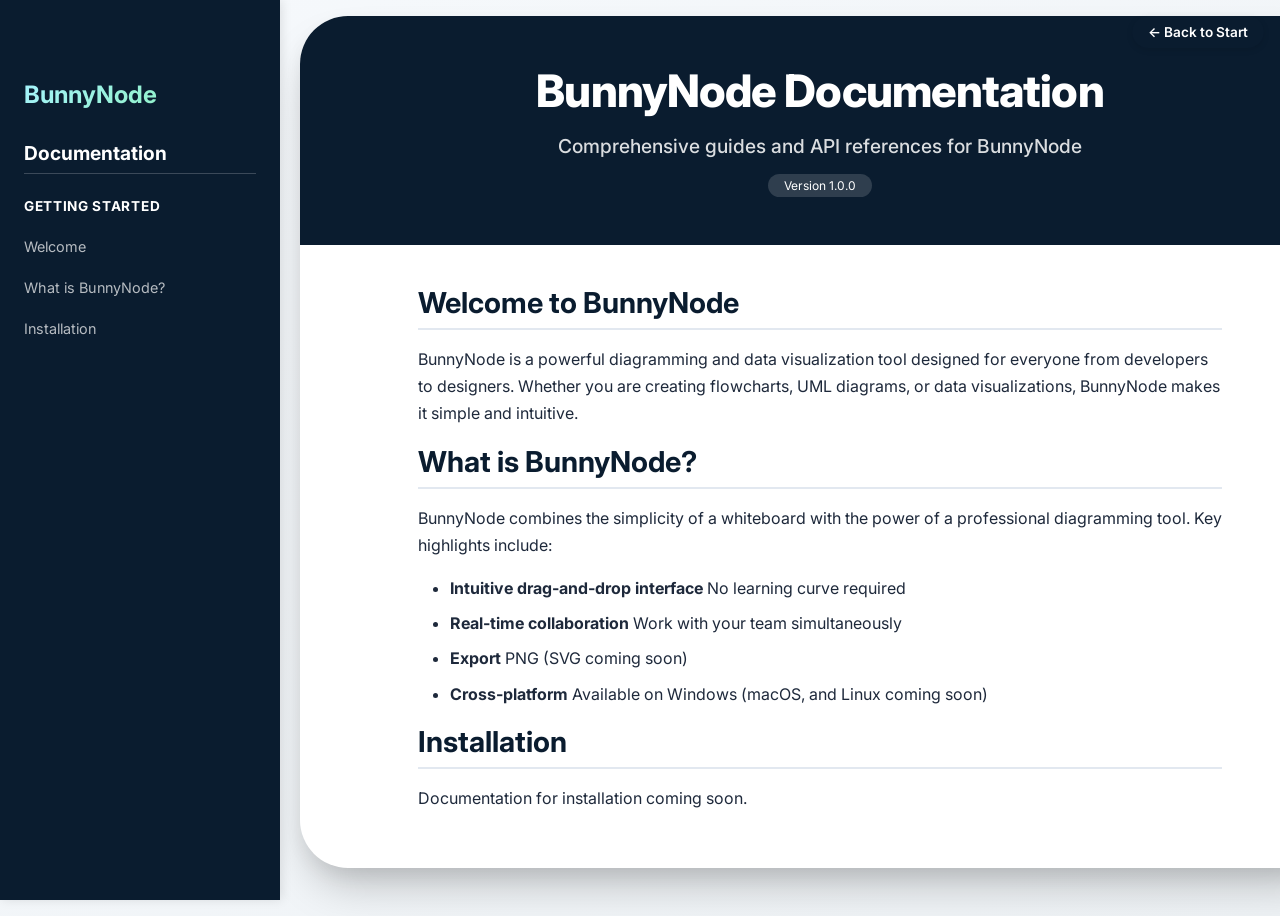
==== templates/docs/index.html @ 88a9f777 "docs upgrade + new file" ====
<!DOCTYPE html>
<html lang="en">
<head>
  <meta charset="UTF-8">
  <meta name="viewport" content="width=device-width, initial-scale=1.0, user-scalable=yes">
  <title>BunnyNode Documentation</title>
  <link rel="icon" type="image/png" sizes="32x32" href="/static/favicon.png">
  <link href="https://fonts.googleapis.com/css2?family=Inter:opsz,wght@14..32,400;14..32,500;14..32,600;14..32,700&display=swap" rel="stylesheet">
  <style>
    * {
      margin: 0;
      padding: 0;
      box-sizing: border-box;
    }

    body {
      background: linear-gradient(145deg, #f6f9fc 0%, #eef2f5 100%);
      font-family: 'Inter', -apple-system, BlinkMacSystemFont, 'Segoe UI', Roboto, Helvetica, sans-serif;
      min-height: 100vh;
      padding: 0;
    }

    .back-button {
      background: #0a1c2f;
      color: white;
      text-decoration: none;
      font-weight: 600;
      font-size: 0.85rem;
      padding: 0.5rem 1rem;
      border-radius: 9999px;
      transition: all 0.2s ease;
      border: none;
      cursor: pointer;
      box-shadow: 0 2px 6px rgba(0, 0, 0, 0.1);
      position: fixed;
      top: 1rem;
      right: 1rem;
      z-index: 1002;
    }

    .back-button:hover {
      background: #123d5e;
      transform: scale(1.05);
      box-shadow: 0 8px 18px -6px rgba(0, 0, 0, 0.2);
    }

    .sidebar {
      position: fixed;
      left: 0;
      top: 0;
      width: 280px;
      height: 100vh;
      background: #0a1c2f;
      color: white;
      padding: 5rem 1.5rem 2rem 1.5rem;
      overflow-y: auto;
      z-index: 1000;
      box-shadow: 2px 0 10px rgba(0, 0, 0, 0.1);
    }

    .sidebar h3 {
      font-size: 1.2rem;
      margin-bottom: 0.5rem;
      padding-bottom: 0.5rem;
      border-bottom: 1px solid rgba(255,255,255,0.2);
    }

    .sidebar .logo {
      font-size: 1.5rem;
      font-weight: 700;
      margin-bottom: 2rem;
      background: linear-gradient(135deg, #a5f3fc 0%, #86efac 100%);
      -webkit-background-clip: text;
      -webkit-text-fill-color: transparent;
      background-clip: text;
    }

    .sidebar ul {
      list-style: none;
      margin-top: 1rem;
    }

    .sidebar li {
      margin-bottom: 0.5rem;
    }

    .sidebar a {
      color: rgba(255,255,255,0.7);
      text-decoration: none;
      transition: color 0.2s;
      display: block;
      padding: 0.5rem 0;
      font-size: 0.9rem;
    }

    .sidebar a:hover {
      color: #a5f3fc;
    }

    .sidebar .section-title {
      font-weight: 700;
      color: white;
      margin-top: 1.5rem;
      margin-bottom: 0.5rem;
      font-size: 0.85rem;
      text-transform: uppercase;
      letter-spacing: 0.05em;
    }

    .doc-card {
      max-width: 1040px;
      width: 100%;
      background: #ffffff;
      border-radius: 3rem;
      box-shadow: 0 25px 45px -12px rgba(0, 0, 0, 0.25), 0 8px 18px rgba(0, 0, 0, 0.05);
      overflow: hidden;
      transition: all 0.2s ease;
      margin: 1rem;
      margin-left: 300px;
    }

    .doc-header {
      background: #0a1c2f;
      padding: 3rem 2rem;
      text-align: center;
      color: white;
    }

    .doc-header h1 {
      font-size: 2.8rem;
      font-weight: 800;
      letter-spacing: -0.02em;
      margin-bottom: 1rem;
    }

    .doc-header .tagline {
      font-size: 1.2rem;
      opacity: 0.85;
      font-weight: 500;
      max-width: 600px;
      margin: 0 auto;
    }

    .doc-header .version {
      display: inline-block;
      background: rgba(255,255,255,0.15);
      border-radius: 100px;
      padding: 0.25rem 1rem;
      font-size: 0.75rem;
      margin-top: 1rem;
    }

    .doc-content {
      padding: 2.5rem 3rem;
      color: #1e293b;
      max-width: 900px;
      margin: 0 auto;
    }

    .doc-content h2 {
      font-size: 1.8rem;
      font-weight: 700;
      margin-top: 2.5rem;
      margin-bottom: 1rem;
      color: #0a1c2f;
      border-bottom: 2px solid #e2e8f0;
      padding-bottom: 0.5rem;
    }

    .doc-content h2:first-of-type {
      margin-top: 0;
    }

    .doc-content h3 {
      font-size: 1.3rem;
      font-weight: 600;
      margin-top: 1.5rem;
      margin-bottom: 0.75rem;
      color: #1e293b;
    }

    .doc-content p {
      line-height: 1.7;
      margin-bottom: 1rem;
      font-size: 1rem;
    }

    .doc-content a {
      color: #3b82f6;
      text-decoration: none;
    }

    .doc-content a:hover {
      text-decoration: underline;
    }

    .doc-content ul {
      margin: 1rem 0 1rem 2rem;
      line-height: 1.7;
    }

    .doc-content li {
      margin-bottom: 0.5rem;
    }

    .callout {
      background: #f0f9ff;
      border-left: 4px solid #3b82f6;
      padding: 1rem;
      margin: 1rem 0;
      border-radius: 0.5rem;
    }

    @media (max-width: 768px) {
      .sidebar {
        transform: translateX(-100%);
        transition: transform 0.3s ease;
      }
      
      .sidebar.open {
        transform: translateX(0);
      }
      
      .doc-card {
        margin-left: 1rem;
      }
      
      .menu-toggle {
        display: flex;
        position: fixed;
        top: 1rem;
        left: 1rem;
        background: #0a1c2f;
        color: white;
        border: none;
        width: 40px;
        height: 40px;
        border-radius: 8px;
        cursor: pointer;
        z-index: 1001;
        align-items: center;
        justify-content: center;
        font-size: 1.5rem;
      }
    }

    @media (min-width: 769px) {
      .menu-toggle {
        display: none;
      }
    }
  </style>
</head>
<body>
  <button class="menu-toggle" onclick="document.querySelector('.sidebar').classList.toggle('open')">☰</button>
  <a href="/" class="back-button">← Back to Start</a>

  <div class="sidebar">
    <div class="logo">BunnyNode</div>
    <h3>Documentation</h3>
    
    <div class="section-title">Getting Started</div>
    <ul>
      <li><a href="#welcome">Welcome</a></li>
      <li><a href="#what-is-bunnynode">What is BunnyNode?</a></li>
      <li><a href="#installation">Installation</a></li>
    </ul>
  </div>

  <div class="doc-card">
    <div class="doc-header">
      <h1>BunnyNode Documentation</h1>
      <div class="tagline">Comprehensive guides and API references for BunnyNode</div>
      <div class="version">Version 1.0.0</div>
    </div>
    
    <div class="doc-content">
      <section id="welcome">
        <h2>Welcome to BunnyNode</h2>
        <p>BunnyNode is a powerful diagramming and data visualization tool designed for everyone from developers to designers. Whether you are creating flowcharts, UML diagrams, or data visualizations, BunnyNode makes it simple and intuitive.</p>
      </section>

      <section id="what-is-bunnynode">
        <h2>What is BunnyNode?</h2>
        <p>BunnyNode combines the simplicity of a whiteboard with the power of a professional diagramming tool. Key highlights include:</p>
        <ul>
          <li><strong>Intuitive drag-and-drop interface</strong> No learning curve required</li>
          <li><strong>Real-time collaboration</strong> Work with your team simultaneously</li>
          <li><strong>Export</strong> PNG (SVG coming soon)</li>
          <li><strong>Cross-platform</strong> Available on Windows (macOS, and Linux coming soon)</li>
        </ul>
      </section>

      <section id="installation">
        <h2>Installation</h2>
        <p>Documentation for installation coming soon.</p>
      </section>
    </div>
  </div>

  <script>
    document.querySelectorAll('.sidebar a').forEach(link => {
      link.addEventListener('click', (e) => {
        const href = link.getAttribute('href');
        if (href && href.startsWith('#')) {
          e.preventDefault();
          const targetId = href.substring(1);
          const targetElement = document.getElementById(targetId);
          if (targetElement) {
            targetElement.scrollIntoView({ behavior: 'smooth' });
            if (window.innerWidth <= 768) {
              document.querySelector('.sidebar').classList.remove('open');
            }
          }
        }
      });
    });
  </script>
</body>
</html>
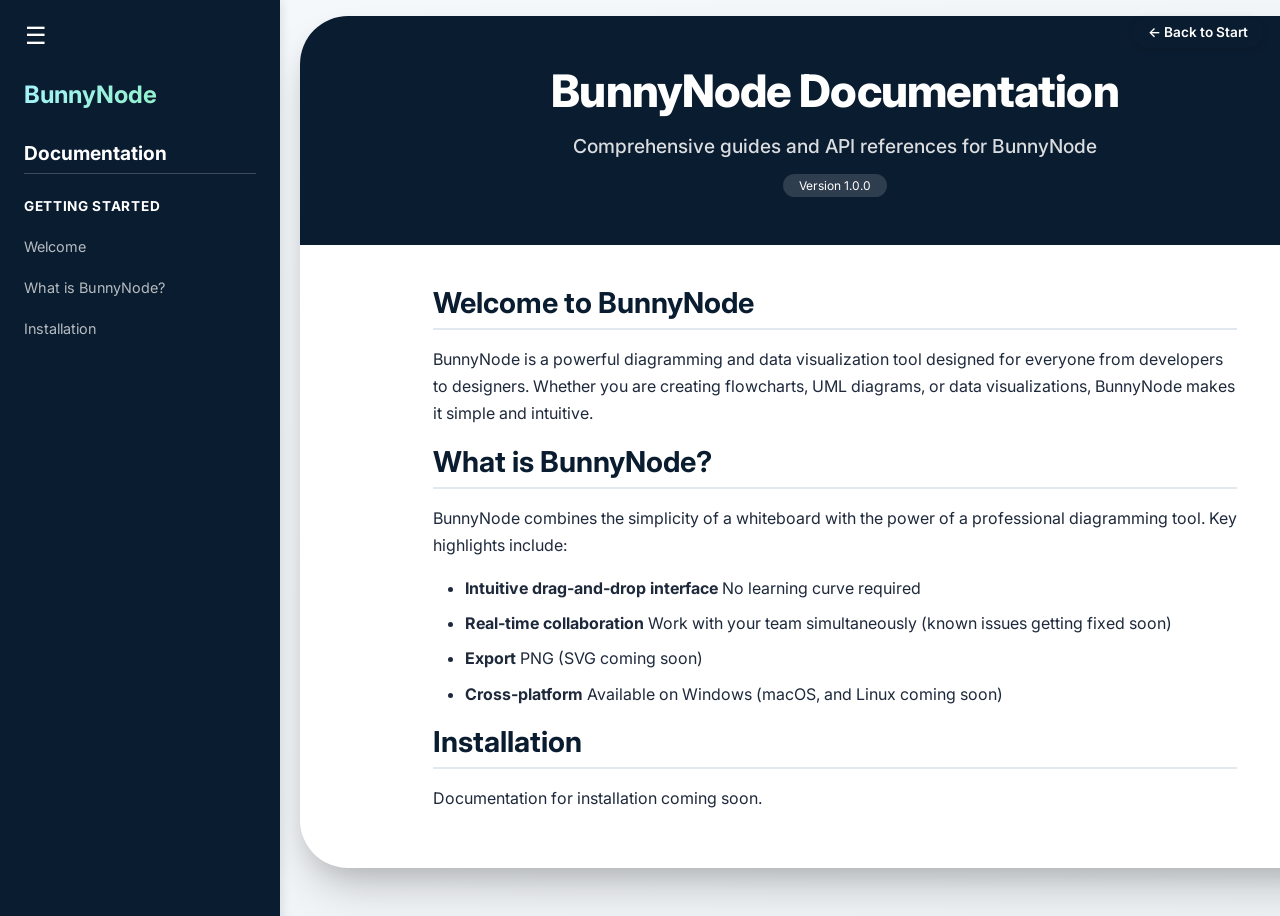
==== commit d39bd1ea: "sidebar upgrade" ====
--- a/templates/docs/index.html
+++ b/templates/docs/index.html
@@ -211,42 +211,87 @@
       border-radius: 0.5rem;
     }
 
+  .menu-toggle {
+      display: flex;
+      position: fixed;
+      top: 1rem;
+      left: 1rem;
+      background: #0a1c2f;
+      color: white;
+      border: none;
+      width: 40px;
+      height: 40px;
+      border-radius: 8px;
+      cursor: pointer;
+      z-index: 1001;
+      align-items: center;
+      justify-content: center;
+      font-size: 1.5rem;
+    }
+
+    .menu-toggle:hover {
+      background: #123d5e;
+      transform: scale(1.05);
+    }
+
+    .sidebar {
+      position: fixed;
+      left: 0;
+      top: 0;
+      width: 280px;
+      height: 150vh;
+      background: #0a1c2f;
+      color: white;
+      padding: 5rem 1.5rem 2rem 1.5rem;
+      overflow-y: auto;
+      z-index: 1000;
+      box-shadow: 2px 0 10px rgba(0, 0, 0, 0.1);
+      transition: transform 0.3s ease;
+    }
+
+    .sidebar.open {
+      transform: translateX(-100%);
+    }
+
+    .menu-toggle {
+      display: flex;
+      position: fixed;
+      top: 1rem;
+      left: 1rem;
+      background: #0a1c2f;
+      color: white;
+      border: none;
+      width: 40px;
+      height: 40px;
+      border-radius: 8px;
+      cursor: pointer;
+      z-index: 1001;
+      align-items: center;
+      justify-content: center;
+      font-size: 1.5rem;
+    }
+
+    .doc-card {
+      max-width: 1070px;
+      width: 100%;
+      background: #ffffff;
+      border-radius: 3rem;
+      box-shadow: 0 25px 45px -12px rgba(0, 0, 0, 0.25), 0 8px 18px rgba(0, 0, 0, 0.05);
+      overflow: hidden;
+      transition: all 0.2s ease;
+      margin: 1rem;
+    }
+
+    @media (min-width: 769px) {
+      .doc-card {
+        margin-left: 300px;
+        margin-right: 300px;
+      }
+    }
+
     @media (max-width: 768px) {
-      .sidebar {
-        transform: translateX(-100%);
-        transition: transform 0.3s ease;
-      }
-      
-      .sidebar.open {
-        transform: translateX(0);
-      }
-      
       .doc-card {
         margin-left: 1rem;
-      }
-      
-      .menu-toggle {
-        display: flex;
-        position: fixed;
-        top: 1rem;
-        left: 1rem;
-        background: #0a1c2f;
-        color: white;
-        border: none;
-        width: 40px;
-        height: 40px;
-        border-radius: 8px;
-        cursor: pointer;
-        z-index: 1001;
-        align-items: center;
-        justify-content: center;
-        font-size: 1.5rem;
-      }
-    }
-
-    @media (min-width: 769px) {
-      .menu-toggle {
-        display: none;
       }
     }
   </style>
@@ -285,7 +330,7 @@
         <p>BunnyNode combines the simplicity of a whiteboard with the power of a professional diagramming tool. Key highlights include:</p>
         <ul>
           <li><strong>Intuitive drag-and-drop interface</strong> No learning curve required</li>
-          <li><strong>Real-time collaboration</strong> Work with your team simultaneously</li>
+          <li><strong>Real-time collaboration</strong> Work with your team simultaneously (known issues getting fixed soon)</li>
           <li><strong>Export</strong> PNG (SVG coming soon)</li>
           <li><strong>Cross-platform</strong> Available on Windows (macOS, and Linux coming soon)</li>
         </ul>
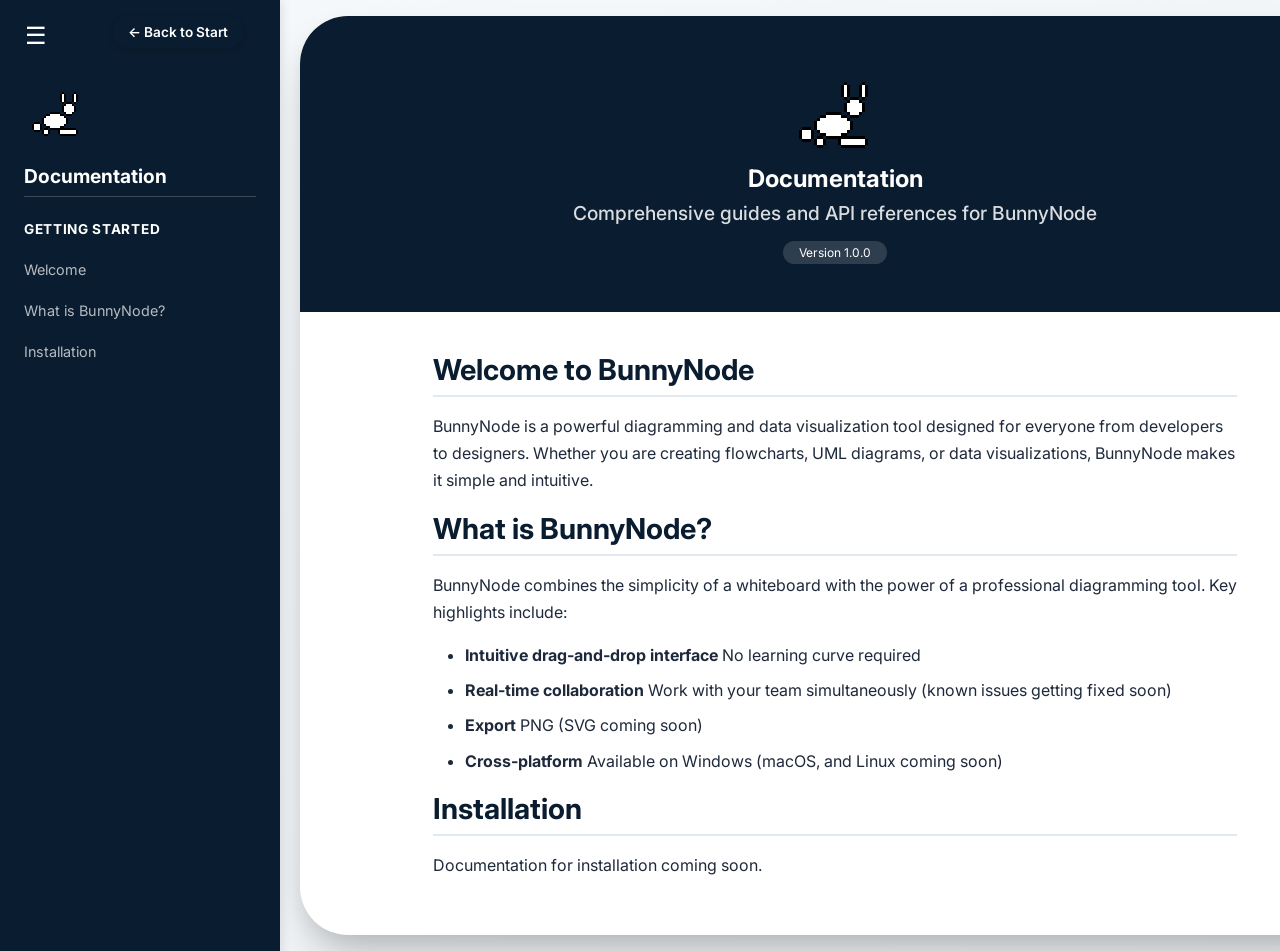
==== commit 1cb08faa: "logo update" ====
--- a/templates/docs/index.html
+++ b/templates/docs/index.html
@@ -34,7 +34,7 @@
       box-shadow: 0 2px 6px rgba(0, 0, 0, 0.1);
       position: fixed;
       top: 1rem;
-      right: 1rem;
+      left: 7rem;
       z-index: 1002;
     }
 
@@ -301,7 +301,7 @@
   <a href="/" class="back-button">← Back to Start</a>
 
   <div class="sidebar">
-    <div class="logo">BunnyNode</div>
+    <img src="/static/favicon.png" alt="BunnyNode Logo" style="width: 64px; height: 64px; margin-bottom: 1rem;">
     <h3>Documentation</h3>
     
     <div class="section-title">Getting Started</div>
@@ -314,7 +314,8 @@
 
   <div class="doc-card">
     <div class="doc-header">
-      <h1>BunnyNode Documentation</h1>
+      <img src="/static/favicon.png" alt="BunnyNode Logo">
+      <h2 style="margin-bottom: 0.5rem;">Documentation</h2>
       <div class="tagline">Comprehensive guides and API references for BunnyNode</div>
       <div class="version">Version 1.0.0</div>
     </div>
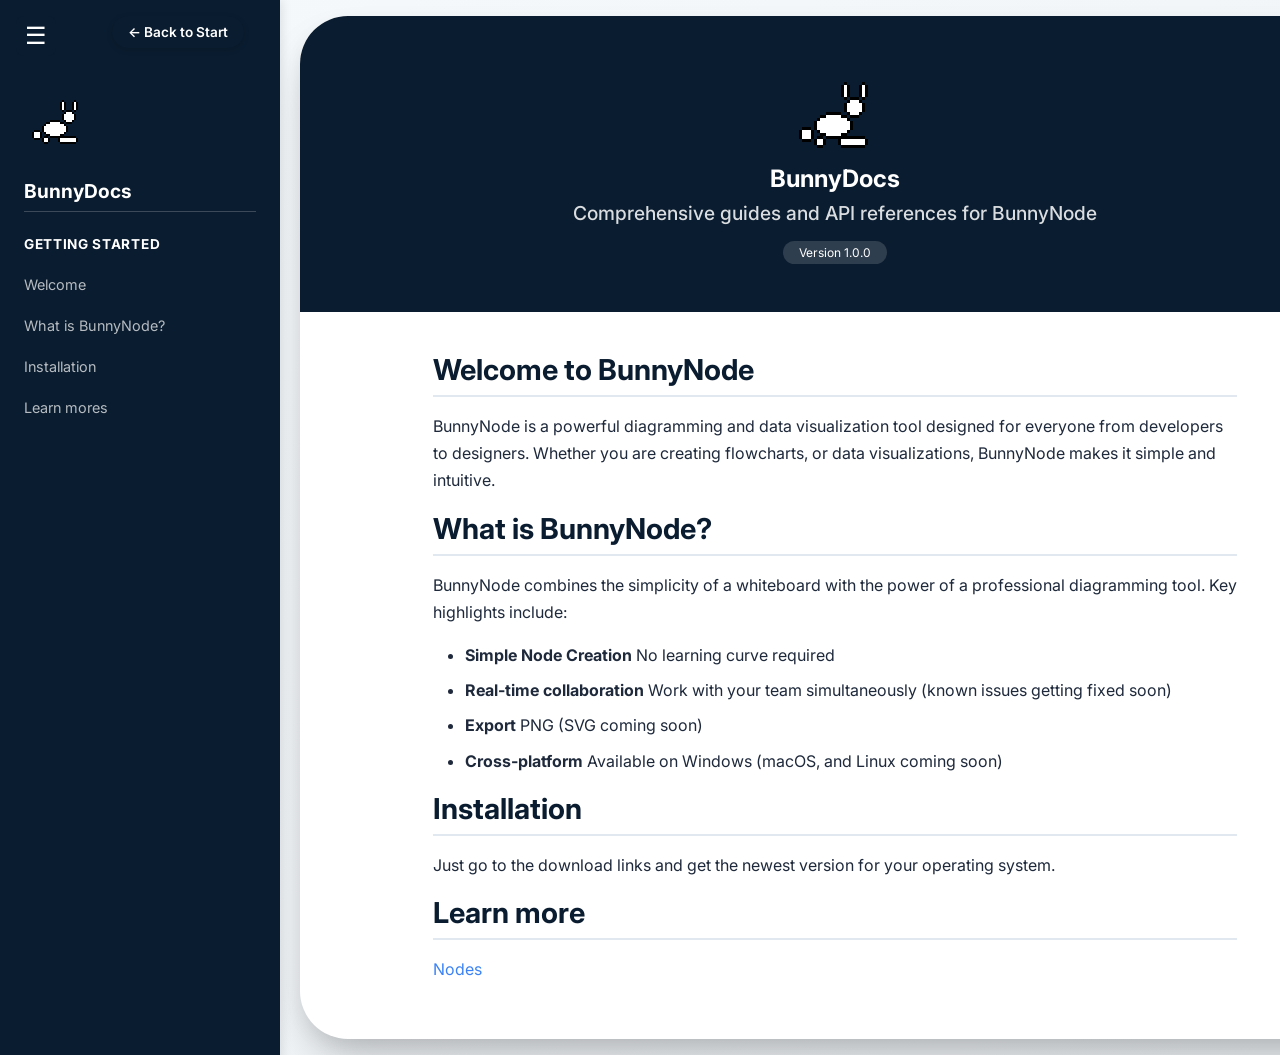
==== commit 75b9f248: "actual docs upgrade + icon everywhere" ====
--- a/templates/docs/index.html
+++ b/templates/docs/index.html
@@ -4,318 +4,31 @@
   <meta charset="UTF-8">
   <meta name="viewport" content="width=device-width, initial-scale=1.0, user-scalable=yes">
   <title>BunnyNode Documentation</title>
-  <link rel="icon" type="image/png" sizes="32x32" href="/static/favicon.png">
+  <link rel="icon" type="image/png" sizes="32x32" href="/static/icons/favicon.png">
   <link href="https://fonts.googleapis.com/css2?family=Inter:opsz,wght@14..32,400;14..32,500;14..32,600;14..32,700&display=swap" rel="stylesheet">
-  <style>
-    * {
-      margin: 0;
-      padding: 0;
-      box-sizing: border-box;
-    }
-
-    body {
-      background: linear-gradient(145deg, #f6f9fc 0%, #eef2f5 100%);
-      font-family: 'Inter', -apple-system, BlinkMacSystemFont, 'Segoe UI', Roboto, Helvetica, sans-serif;
-      min-height: 100vh;
-      padding: 0;
-    }
-
-    .back-button {
-      background: #0a1c2f;
-      color: white;
-      text-decoration: none;
-      font-weight: 600;
-      font-size: 0.85rem;
-      padding: 0.5rem 1rem;
-      border-radius: 9999px;
-      transition: all 0.2s ease;
-      border: none;
-      cursor: pointer;
-      box-shadow: 0 2px 6px rgba(0, 0, 0, 0.1);
-      position: fixed;
-      top: 1rem;
-      left: 7rem;
-      z-index: 1002;
-    }
-
-    .back-button:hover {
-      background: #123d5e;
-      transform: scale(1.05);
-      box-shadow: 0 8px 18px -6px rgba(0, 0, 0, 0.2);
-    }
-
-    .sidebar {
-      position: fixed;
-      left: 0;
-      top: 0;
-      width: 280px;
-      height: 100vh;
-      background: #0a1c2f;
-      color: white;
-      padding: 5rem 1.5rem 2rem 1.5rem;
-      overflow-y: auto;
-      z-index: 1000;
-      box-shadow: 2px 0 10px rgba(0, 0, 0, 0.1);
-    }
-
-    .sidebar h3 {
-      font-size: 1.2rem;
-      margin-bottom: 0.5rem;
-      padding-bottom: 0.5rem;
-      border-bottom: 1px solid rgba(255,255,255,0.2);
-    }
-
-    .sidebar .logo {
-      font-size: 1.5rem;
-      font-weight: 700;
-      margin-bottom: 2rem;
-      background: linear-gradient(135deg, #a5f3fc 0%, #86efac 100%);
-      -webkit-background-clip: text;
-      -webkit-text-fill-color: transparent;
-      background-clip: text;
-    }
-
-    .sidebar ul {
-      list-style: none;
-      margin-top: 1rem;
-    }
-
-    .sidebar li {
-      margin-bottom: 0.5rem;
-    }
-
-    .sidebar a {
-      color: rgba(255,255,255,0.7);
-      text-decoration: none;
-      transition: color 0.2s;
-      display: block;
-      padding: 0.5rem 0;
-      font-size: 0.9rem;
-    }
-
-    .sidebar a:hover {
-      color: #a5f3fc;
-    }
-
-    .sidebar .section-title {
-      font-weight: 700;
-      color: white;
-      margin-top: 1.5rem;
-      margin-bottom: 0.5rem;
-      font-size: 0.85rem;
-      text-transform: uppercase;
-      letter-spacing: 0.05em;
-    }
-
-    .doc-card {
-      max-width: 1040px;
-      width: 100%;
-      background: #ffffff;
-      border-radius: 3rem;
-      box-shadow: 0 25px 45px -12px rgba(0, 0, 0, 0.25), 0 8px 18px rgba(0, 0, 0, 0.05);
-      overflow: hidden;
-      transition: all 0.2s ease;
-      margin: 1rem;
-      margin-left: 300px;
-    }
-
-    .doc-header {
-      background: #0a1c2f;
-      padding: 3rem 2rem;
-      text-align: center;
-      color: white;
-    }
-
-    .doc-header h1 {
-      font-size: 2.8rem;
-      font-weight: 800;
-      letter-spacing: -0.02em;
-      margin-bottom: 1rem;
-    }
-
-    .doc-header .tagline {
-      font-size: 1.2rem;
-      opacity: 0.85;
-      font-weight: 500;
-      max-width: 600px;
-      margin: 0 auto;
-    }
-
-    .doc-header .version {
-      display: inline-block;
-      background: rgba(255,255,255,0.15);
-      border-radius: 100px;
-      padding: 0.25rem 1rem;
-      font-size: 0.75rem;
-      margin-top: 1rem;
-    }
-
-    .doc-content {
-      padding: 2.5rem 3rem;
-      color: #1e293b;
-      max-width: 900px;
-      margin: 0 auto;
-    }
-
-    .doc-content h2 {
-      font-size: 1.8rem;
-      font-weight: 700;
-      margin-top: 2.5rem;
-      margin-bottom: 1rem;
-      color: #0a1c2f;
-      border-bottom: 2px solid #e2e8f0;
-      padding-bottom: 0.5rem;
-    }
-
-    .doc-content h2:first-of-type {
-      margin-top: 0;
-    }
-
-    .doc-content h3 {
-      font-size: 1.3rem;
-      font-weight: 600;
-      margin-top: 1.5rem;
-      margin-bottom: 0.75rem;
-      color: #1e293b;
-    }
-
-    .doc-content p {
-      line-height: 1.7;
-      margin-bottom: 1rem;
-      font-size: 1rem;
-    }
-
-    .doc-content a {
-      color: #3b82f6;
-      text-decoration: none;
-    }
-
-    .doc-content a:hover {
-      text-decoration: underline;
-    }
-
-    .doc-content ul {
-      margin: 1rem 0 1rem 2rem;
-      line-height: 1.7;
-    }
-
-    .doc-content li {
-      margin-bottom: 0.5rem;
-    }
-
-    .callout {
-      background: #f0f9ff;
-      border-left: 4px solid #3b82f6;
-      padding: 1rem;
-      margin: 1rem 0;
-      border-radius: 0.5rem;
-    }
-
-  .menu-toggle {
-      display: flex;
-      position: fixed;
-      top: 1rem;
-      left: 1rem;
-      background: #0a1c2f;
-      color: white;
-      border: none;
-      width: 40px;
-      height: 40px;
-      border-radius: 8px;
-      cursor: pointer;
-      z-index: 1001;
-      align-items: center;
-      justify-content: center;
-      font-size: 1.5rem;
-    }
-
-    .menu-toggle:hover {
-      background: #123d5e;
-      transform: scale(1.05);
-    }
-
-    .sidebar {
-      position: fixed;
-      left: 0;
-      top: 0;
-      width: 280px;
-      height: 150vh;
-      background: #0a1c2f;
-      color: white;
-      padding: 5rem 1.5rem 2rem 1.5rem;
-      overflow-y: auto;
-      z-index: 1000;
-      box-shadow: 2px 0 10px rgba(0, 0, 0, 0.1);
-      transition: transform 0.3s ease;
-    }
-
-    .sidebar.open {
-      transform: translateX(-100%);
-    }
-
-    .menu-toggle {
-      display: flex;
-      position: fixed;
-      top: 1rem;
-      left: 1rem;
-      background: #0a1c2f;
-      color: white;
-      border: none;
-      width: 40px;
-      height: 40px;
-      border-radius: 8px;
-      cursor: pointer;
-      z-index: 1001;
-      align-items: center;
-      justify-content: center;
-      font-size: 1.5rem;
-    }
-
-    .doc-card {
-      max-width: 1070px;
-      width: 100%;
-      background: #ffffff;
-      border-radius: 3rem;
-      box-shadow: 0 25px 45px -12px rgba(0, 0, 0, 0.25), 0 8px 18px rgba(0, 0, 0, 0.05);
-      overflow: hidden;
-      transition: all 0.2s ease;
-      margin: 1rem;
-    }
-
-    @media (min-width: 769px) {
-      .doc-card {
-        margin-left: 300px;
-        margin-right: 300px;
-      }
-    }
-
-    @media (max-width: 768px) {
-      .doc-card {
-        margin-left: 1rem;
-      }
-    }
-  </style>
+  <link rel="stylesheet" href="/static/style/docs.css">
 </head>
 <body>
   <button class="menu-toggle" onclick="document.querySelector('.sidebar').classList.toggle('open')">☰</button>
   <a href="/" class="back-button">← Back to Start</a>
 
   <div class="sidebar">
-    <img src="/static/favicon.png" alt="BunnyNode Logo" style="width: 64px; height: 64px; margin-bottom: 1rem;">
-    <h3>Documentation</h3>
+    <a href="/docs/index"><img src="/static/icons/favicon.png" alt="BunnyNode Logo" style="width: 64px; height: 64px; margin-bottom: 1rem;"></a>
+    <h3>BunnyDocs</h3>
     
     <div class="section-title">Getting Started</div>
     <ul>
       <li><a href="#welcome">Welcome</a></li>
       <li><a href="#what-is-bunnynode">What is BunnyNode?</a></li>
       <li><a href="#installation">Installation</a></li>
+      <li><a href="#learn">Learn mores</a></li>
     </ul>
   </div>
 
   <div class="doc-card">
     <div class="doc-header">
-      <img src="/static/favicon.png" alt="BunnyNode Logo">
-      <h2 style="margin-bottom: 0.5rem;">Documentation</h2>
+      <img src="/static/icons/favicon.png" alt="BunnyNode Logo">
+      <h2 style="margin-bottom: 0.5rem;">BunnyDocs</h2>
       <div class="tagline">Comprehensive guides and API references for BunnyNode</div>
       <div class="version">Version 1.0.0</div>
     </div>
@@ -323,14 +36,15 @@
     <div class="doc-content">
       <section id="welcome">
         <h2>Welcome to BunnyNode</h2>
-        <p>BunnyNode is a powerful diagramming and data visualization tool designed for everyone from developers to designers. Whether you are creating flowcharts, UML diagrams, or data visualizations, BunnyNode makes it simple and intuitive.</p>
+        <p>BunnyNode is a powerful diagramming and data visualization tool designed for everyone from developers to designers. 
+          Whether you are creating flowcharts, or data visualizations, BunnyNode makes it simple and intuitive.</p>
       </section>
 
       <section id="what-is-bunnynode">
         <h2>What is BunnyNode?</h2>
         <p>BunnyNode combines the simplicity of a whiteboard with the power of a professional diagramming tool. Key highlights include:</p>
         <ul>
-          <li><strong>Intuitive drag-and-drop interface</strong> No learning curve required</li>
+          <li><strong>Simple Node Creation</strong> No learning curve required</li>
           <li><strong>Real-time collaboration</strong> Work with your team simultaneously (known issues getting fixed soon)</li>
           <li><strong>Export</strong> PNG (SVG coming soon)</li>
           <li><strong>Cross-platform</strong> Available on Windows (macOS, and Linux coming soon)</li>
@@ -339,28 +53,18 @@
 
       <section id="installation">
         <h2>Installation</h2>
-        <p>Documentation for installation coming soon.</p>
+        <p>Just go to the download links and get the newest version for your operating system.</p>
+      </section>
+
+      <section id="learn">
+        <h2>Learn more</h2>
+        <p>
+          <a href="/docs/nodes">Nodes</a>
+        </p>
       </section>
     </div>
   </div>
 
-  <script>
-    document.querySelectorAll('.sidebar a').forEach(link => {
-      link.addEventListener('click', (e) => {
-        const href = link.getAttribute('href');
-        if (href && href.startsWith('#')) {
-          e.preventDefault();
-          const targetId = href.substring(1);
-          const targetElement = document.getElementById(targetId);
-          if (targetElement) {
-            targetElement.scrollIntoView({ behavior: 'smooth' });
-            if (window.innerWidth <= 768) {
-              document.querySelector('.sidebar').classList.remove('open');
-            }
-          }
-        }
-      });
-    });
-  </script>
+  <script src="/static/script/docs.js"></script>
 </body>
 </html>
--- a/static/style/docs.css
+++ b/static/style/docs.css
@@ -0,0 +1,291 @@
+* {
+  margin: 0;
+  padding: 0;
+  box-sizing: border-box;
+}
+
+body {
+  background: linear-gradient(145deg, #f6f9fc 0%, #eef2f5 100%);
+  font-family: 'Inter', -apple-system, BlinkMacSystemFont, 'Segoe UI', Roboto, Helvetica, sans-serif;
+  min-height: 100vh;
+  padding: 0;
+}
+
+.back-button {
+  background: #0a1c2f;
+  color: white;
+  text-decoration: none;
+  font-weight: 600;
+  font-size: 0.85rem;
+  padding: 0.5rem 1rem;
+  border-radius: 9999px;
+  transition: all 0.2s ease;
+  border: none;
+  cursor: pointer;
+  box-shadow: 0 2px 6px rgba(0, 0, 0, 0.1);
+  position: fixed;
+  top: 1rem;
+  left: 7rem;
+  z-index: 1002;
+}
+
+.back-button:hover {
+  background: #123d5e;
+  transform: scale(1.05);
+  box-shadow: 0 8px 18px -6px rgba(0, 0, 0, 0.2);
+}
+
+.sidebar {
+  position: fixed;
+  left: 0;
+  top: 0;
+  width: 280px;
+  height: 100vh;
+  background: #0a1c2f;
+  color: white;
+  padding: 5rem 1.5rem 2rem 1.5rem;
+  overflow-y: auto;
+  z-index: 1000;
+  box-shadow: 2px 0 10px rgba(0, 0, 0, 0.1);
+}
+
+.sidebar h3 {
+  font-size: 1.2rem;
+  margin-bottom: 0.5rem;
+  padding-bottom: 0.5rem;
+  border-bottom: 1px solid rgba(255,255,255,0.2);
+}
+
+.sidebar .logo {
+  font-size: 1.5rem;
+  font-weight: 700;
+  margin-bottom: 2rem;
+  background: linear-gradient(135deg, #a5f3fc 0%, #86efac 100%);
+  -webkit-background-clip: text;
+  -webkit-text-fill-color: transparent;
+  background-clip: text;
+}
+
+.sidebar ul {
+  list-style: none;
+  margin-top: 1rem;
+}
+
+.sidebar li {
+  margin-bottom: 0.5rem;
+}
+
+.sidebar a {
+  color: rgba(255,255,255,0.7);
+  text-decoration: none;
+  transition: color 0.2s;
+  display: block;
+  padding: 0.5rem 0;
+  font-size: 0.9rem;
+}
+
+.sidebar a:hover {
+  color: #a5f3fc;
+}
+
+.sidebar .section-title {
+  font-weight: 700;
+  color: white;
+  margin-top: 1.5rem;
+  margin-bottom: 0.5rem;
+  font-size: 0.85rem;
+  text-transform: uppercase;
+  letter-spacing: 0.05em;
+}
+
+.doc-card {
+  max-width: 1040px;
+  width: 100%;
+  background: #ffffff;
+  border-radius: 3rem;
+  box-shadow: 0 25px 45px -12px rgba(0, 0, 0, 0.25), 0 8px 18px rgba(0, 0, 0, 0.05);
+  overflow: hidden;
+  transition: all 0.2s ease;
+  margin: 1rem;
+  margin-left: 300px;
+}
+
+.doc-header {
+  background: #0a1c2f;
+  padding: 3rem 2rem;
+  text-align: center;
+  color: white;
+}
+
+.doc-header h1 {
+  font-size: 2.8rem;
+  font-weight: 800;
+  letter-spacing: -0.02em;
+  margin-bottom: 1rem;
+}
+
+.doc-header .tagline {
+  font-size: 1.2rem;
+  opacity: 0.85;
+  font-weight: 500;
+  max-width: 600px;
+  margin: 0 auto;
+}
+
+.doc-header .version {
+  display: inline-block;
+  background: rgba(255,255,255,0.15);
+  border-radius: 100px;
+  padding: 0.25rem 1rem;
+  font-size: 0.75rem;
+  margin-top: 1rem;
+}
+
+.doc-content {
+  padding: 2.5rem 3rem;
+  color: #1e293b;
+  max-width: 900px;
+  margin: 0 auto;
+}
+
+.doc-content h2 {
+  font-size: 1.8rem;
+  font-weight: 700;
+  margin-top: 2.5rem;
+  margin-bottom: 1rem;
+  color: #0a1c2f;
+  border-bottom: 2px solid #e2e8f0;
+  padding-bottom: 0.5rem;
+}
+
+.doc-content h2:first-of-type {
+  margin-top: 0;
+}
+
+.doc-content h3 {
+  font-size: 1.3rem;
+  font-weight: 600;
+  margin-top: 1.5rem;
+  margin-bottom: 0.75rem;
+  color: #1e293b;
+}
+
+.doc-content p {
+  line-height: 1.7;
+  margin-bottom: 1rem;
+  font-size: 1rem;
+}
+
+.doc-content a {
+  color: #3b82f6;
+  text-decoration: none;
+}
+
+.doc-content a:hover {
+  text-decoration: underline;
+}
+
+.doc-content ul {
+  margin: 1rem 0 1rem 2rem;
+  line-height: 1.7;
+}
+
+.doc-content li {
+  margin-bottom: 0.5rem;
+}
+
+.callout {
+  background: #f0f9ff;
+  border-left: 4px solid #3b82f6;
+  padding: 1rem;
+  margin: 1rem 0;
+  border-radius: 0.5rem;
+}
+
+.menu-toggle {
+  display: flex;
+  position: fixed;
+  top: 1rem;
+  left: 1rem;
+  background: #0a1c2f;
+  color: white;
+  border: none;
+  width: 40px;
+  height: 40px;
+  border-radius: 8px;
+  cursor: pointer;
+  z-index: 1001;
+  align-items: center;
+  justify-content: center;
+  font-size: 1.5rem;
+}
+
+.menu-toggle:hover {
+  background: #123d5e;
+  transform: scale(1.05);
+}
+
+.sidebar {
+  position: fixed;
+  left: 0;
+  top: 0;
+  width: 280px;
+  height: 150vh;
+  background: #0a1c2f;
+  color: white;
+  padding: 5rem 1.5rem 2rem 1.5rem;
+  overflow-y: auto;
+  z-index: 1000;
+  box-shadow: 2px 0 10px rgba(0, 0, 0, 0.1);
+  transition: transform 0.3s ease;
+}
+
+.sidebar.open {
+  transform: translateX(-100%);
+}
+
+.menu-toggle {
+  display: flex;
+  position: fixed;
+  top: 1rem;
+  left: 1rem;
+  background: #0a1c2f;
+  color: white;
+  border: none;
+  width: 40px;
+  height: 40px;
+  border-radius: 8px;
+  cursor: pointer;
+  z-index: 1001;
+  align-items: center;
+  justify-content: center;
+  font-size: 1.5rem;
+}
+
+.doc-card {
+  max-width: 1070px;
+  width: 100%;
+  background: #ffffff;
+  border-radius: 3rem;
+  box-shadow: 0 25px 45px -12px rgba(0, 0, 0, 0.25), 0 8px 18px rgba(0, 0, 0, 0.05);
+  overflow: hidden;
+  transition: all 0.2s ease;
+  margin: 1rem;
+}
+
+@media (min-width: 769px) {
+  .doc-card {
+    margin-left: 300px;
+    margin-right: 300px;
+  }
+}
+
+@media (max-width: 768px) {
+  .doc-card {
+    margin-left: 1rem;
+  }
+}
+
+.ni {
+    margin-right: 0.5rem;
+}
